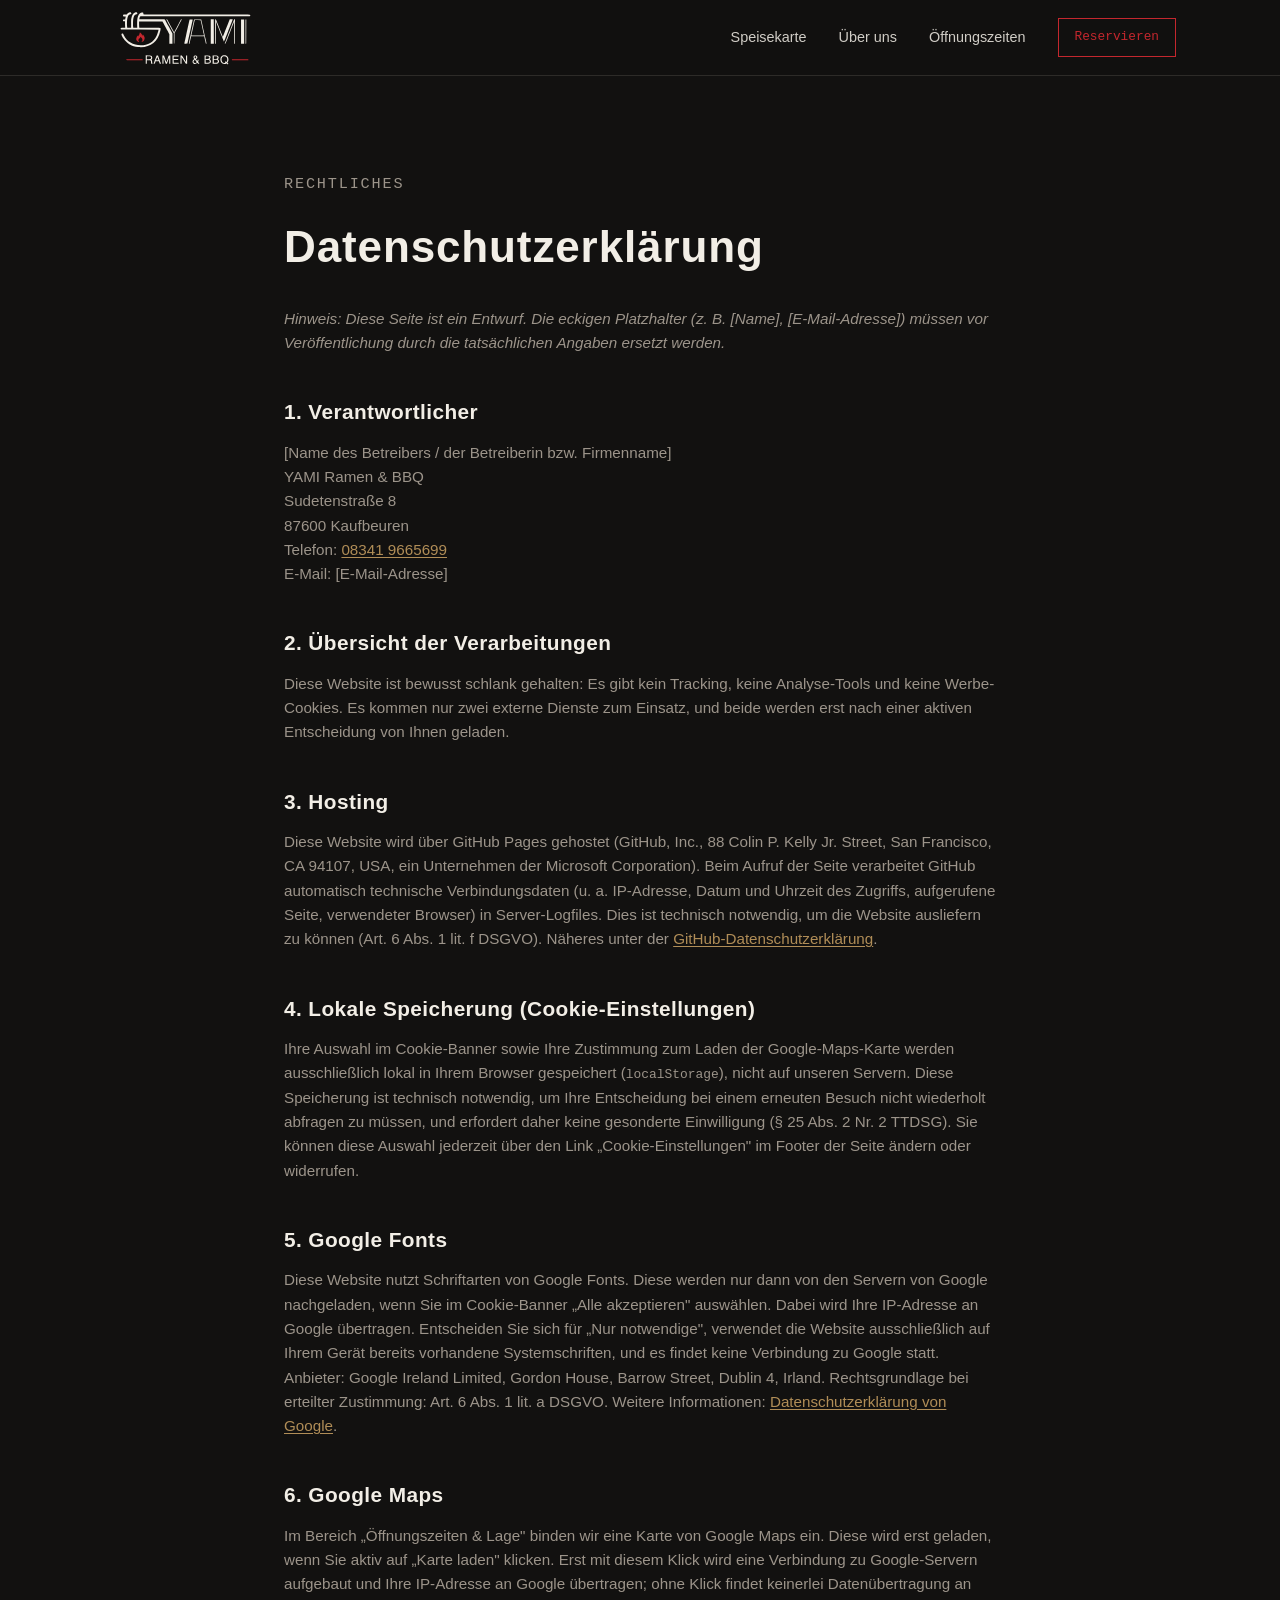
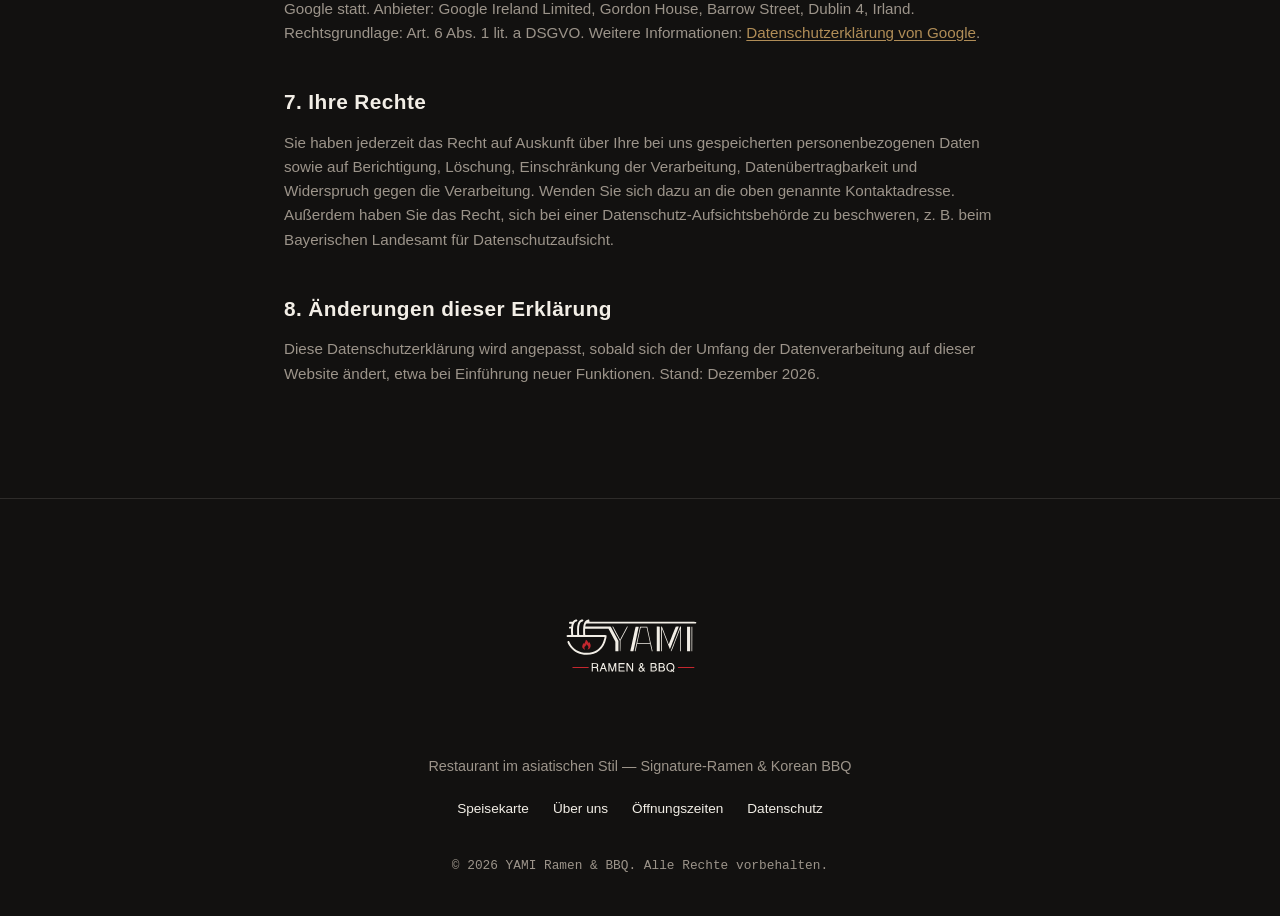
==== datenschutz.html @ 7621f7e4 "add cookie banner + updated menu" ====
<!DOCTYPE html>
<html lang="de">

<head>
  <meta charset="UTF-8">
  <meta name="viewport" content="width=device-width, initial-scale=1.0">
  <title>Datenschutzerklärung — YAMI Ramen &amp; BBQ</title>
  <meta name="description" content="Datenschutzerklärung von YAMI Ramen &amp; BBQ.">
  <meta name="robots" content="noindex">

  <link rel="stylesheet" href="style.css">
</head>

<body>

  <!-- ============ NAV ============ -->
  <header class="nav" id="nav">
    <div class="nav-inner">
      <a href="index.html#top" class="logo">
        <span class="logo-mark"><img src="assets/yami-logo.svg" alt="YAMI Logo"></span>
      </a>

      <nav class="nav-links" id="navLinks">
        <a href="index.html#menu">Speisekarte</a>
        <a href="index.html#about">Über uns</a>
        <a href="index.html#visit">Öffnungszeiten</a>
        <a class="nav-cta" href="tel:+4983419665699">Reservieren</a>
      </nav>

      <button class="nav-toggle" id="navToggle" aria-label="Menü öffnen" aria-expanded="false">
        <span></span><span></span><span></span>
      </button>
    </div>
  </header>

  <!-- ============ CONTENT ============ -->
  <section class="legal">
    <p class="kicker">Rechtliches</p>
    <h1>Datenschutzerklärung</h1>

    <p><em>Hinweis: Diese Seite ist ein Entwurf. Die eckigen Platzhalter (z.&nbsp;B. [Name], [E-Mail-Adresse]) müssen
        vor Veröffentlichung durch die tatsächlichen Angaben ersetzt werden.</em></p>

    <h2>1. Verantwortlicher</h2>
    <p>
      [Name des Betreibers / der Betreiberin bzw. Firmenname]<br>
      YAMI Ramen &amp; BBQ<br>
      Sudetenstraße 8<br>
      87600 Kaufbeuren<br>
      Telefon: <a href="tel:+4983419665699">08341 9665699</a><br>
      E-Mail: [E-Mail-Adresse]
    </p>

    <h2>2. Übersicht der Verarbeitungen</h2>
    <p>Diese Website ist bewusst schlank gehalten: Es gibt kein Tracking, keine Analyse-Tools und keine
      Werbe-Cookies. Es kommen nur zwei externe Dienste zum Einsatz, und beide werden erst nach einer aktiven
      Entscheidung von Ihnen geladen.</p>

    <h2>3. Hosting</h2>
    <p>Diese Website wird über GitHub Pages gehostet (GitHub, Inc., 88 Colin P. Kelly Jr. Street, San Francisco, CA
      94107, USA, ein Unternehmen der Microsoft Corporation). Beim Aufruf der Seite verarbeitet GitHub automatisch
      technische Verbindungsdaten (u.&nbsp;a. IP-Adresse, Datum und Uhrzeit des Zugriffs, aufgerufene Seite,
      verwendeter Browser) in Server-Logfiles. Dies ist technisch notwendig, um die Website ausliefern zu können
      (Art.&nbsp;6 Abs.&nbsp;1 lit.&nbsp;f DSGVO). Näheres unter der <a href="https://docs.github.com/pages"
        target="_blank" rel="noopener">GitHub-Datenschutzerklärung</a>.</p>

    <h2>4. Lokale Speicherung (Cookie-Einstellungen)</h2>
    <p>Ihre Auswahl im Cookie-Banner sowie Ihre Zustimmung zum Laden der Google-Maps-Karte werden ausschließlich
      lokal in Ihrem Browser gespeichert (<code>localStorage</code>), nicht auf unseren Servern. Diese Speicherung
      ist technisch notwendig, um Ihre Entscheidung bei einem erneuten Besuch nicht wiederholt abfragen zu müssen,
      und erfordert daher keine gesonderte Einwilligung (§ 25 Abs.&nbsp;2 Nr.&nbsp;2 TTDSG). Sie können diese Auswahl
      jederzeit über den Link „Cookie-Einstellungen" im Footer der Seite ändern oder widerrufen.</p>

    <h2>5. Google Fonts</h2>
    <p>Diese Website nutzt Schriftarten von Google Fonts. Diese werden nur dann von den Servern von Google
      nachgeladen, wenn Sie im Cookie-Banner „Alle akzeptieren" auswählen. Dabei wird Ihre IP-Adresse an Google
      übertragen. Entscheiden Sie sich für „Nur notwendige", verwendet die Website ausschließlich auf Ihrem Gerät
      bereits vorhandene Systemschriften, und es findet keine Verbindung zu Google statt. Anbieter: Google Ireland
      Limited, Gordon House, Barrow Street, Dublin 4, Irland. Rechtsgrundlage bei erteilter Zustimmung:
      Art.&nbsp;6 Abs.&nbsp;1 lit.&nbsp;a DSGVO. Weitere Informationen: <a
        href="https://policies.google.com/privacy" target="_blank" rel="noopener">Datenschutzerklärung von
        Google</a>.</p>

    <h2>6. Google Maps</h2>
    <p>Im Bereich „Öffnungszeiten &amp; Lage" binden wir eine Karte von Google Maps ein. Diese wird erst geladen,
      wenn Sie aktiv auf „Karte laden" klicken. Erst mit diesem Klick wird eine Verbindung zu Google-Servern
      aufgebaut und Ihre IP-Adresse an Google übertragen; ohne Klick findet keinerlei Datenübertragung an Google
      statt. Anbieter: Google Ireland Limited, Gordon House, Barrow Street, Dublin 4, Irland. Rechtsgrundlage:
      Art.&nbsp;6 Abs.&nbsp;1 lit.&nbsp;a DSGVO. Weitere Informationen: <a href="https://policies.google.com/privacy"
        target="_blank" rel="noopener">Datenschutzerklärung von Google</a>.</p>

    <h2>7. Ihre Rechte</h2>
    <p>Sie haben jederzeit das Recht auf Auskunft über Ihre bei uns gespeicherten personenbezogenen Daten sowie auf
      Berichtigung, Löschung, Einschränkung der Verarbeitung, Datenübertragbarkeit und Widerspruch gegen die
      Verarbeitung. Wenden Sie sich dazu an die oben genannte Kontaktadresse. Außerdem haben Sie das Recht, sich bei
      einer Datenschutz-Aufsichtsbehörde zu beschweren, z.&nbsp;B. beim Bayerischen Landesamt für
      Datenschutzaufsicht.</p>

    <h2>8. Änderungen dieser Erklärung</h2>
    <p>Diese Datenschutzerklärung wird angepasst, sobald sich der Umfang der Datenverarbeitung auf dieser Website
      ändert, etwa bei Einführung neuer Funktionen. Stand: <span id="legalDate"></span>.</p>
  </section>

  <!-- ============ FOOTER ============ -->
  <footer class="site-footer">
    <div class="footer-inner">
      <div class="logo">
        <span class="logo-mark"><img src="assets/yami-logo.svg" alt="YAMI Logo"></span>
      </div>
      <p class="footer-tag">Restaurant im asiatischen Stil — Signature-Ramen &amp; Korean BBQ</p>
      <nav class="footer-links">
        <a href="index.html#menu">Speisekarte</a>
        <a href="index.html#about">Über uns</a>
        <a href="index.html#visit">Öffnungszeiten</a>
        <a href="datenschutz.html">Datenschutz</a>
      </nav>
      <p class="footer-copy">© <span id="year"></span> YAMI Ramen &amp; BBQ. Alle Rechte vorbehalten.</p>
    </div>
  </footer>

  <script>
    document.getElementById('year').textContent = new Date().getFullYear();
    document.getElementById('legalDate').textContent = new Date().toLocaleDateString('de-DE', { year: 'numeric', month: 'long' });

    const navToggle = document.getElementById('navToggle');
    const navLinks = document.getElementById('navLinks');
    navToggle.addEventListener('click', () => {
      const isOpen = navLinks.classList.toggle('open');
      navToggle.setAttribute('aria-expanded', isOpen);
    });
  </script>
</body>

</html>
---- style.css ----
/* =========================================================
   YAMI RAMEN & BBQ — Stylesheet
   Design tokens live at the top as CSS custom properties.
   Everything else references them — change a value here and
   it updates the whole site.
   ========================================================= */

:root {
  /* Color */
  --black:      #121110;   /* page background — warm charcoal, like slate */
  --panel:      #1c1a18;   /* card / panel background */
  --panel-2:    #242120;   /* slightly lighter panel, for hover states */
  --red:        #c4272e;   /* signature accent, from the logo */
  --red-dim:    #7d1a1f;
  --gold:       #b08d57;   /* bronze accent, from menu category bars */
  --cream:      #f2eee6;   /* primary text on dark */
  --muted:      #9c948a;   /* secondary text */
  --line:       rgba(242, 238, 230, 0.12);

  /* Type */
  --font-display: 'Anton', sans-serif;
  --font-body: 'Work Sans', sans-serif;
  --font-mono: 'Space Mono', monospace;

  /* Layout */
  --max-width: 1120px;
  --nav-height: 76px;
}

/* ---------- Reset & base ---------- */
* { box-sizing: border-box; margin: 0; padding: 0; }

html { scroll-behavior: smooth; }

@media (prefers-reduced-motion: reduce) {
  html { scroll-behavior: auto; }
  * { animation-duration: 0.01ms !important; transition-duration: 0.01ms !important; }
}

body {
  background: var(--black);
  color: var(--cream);
  font-family: var(--font-body);
  line-height: 1.6;
  -webkit-font-smoothing: antialiased;
}

a { color: inherit; text-decoration: none; }
ul { list-style: none; }
img { max-width: 100%; display: block; }

:focus-visible {
  outline: 2px solid var(--gold);
  outline-offset: 3px;
}

h1, h2, h3 { font-family: var(--font-display); letter-spacing: 0.02em; }

.kicker {
  font-family: var(--font-mono);
  font-size: 0.8rem;
  letter-spacing: 0.12em;
  text-transform: uppercase;
  color: var(--gold);
  margin-bottom: 0.75rem;
}

/* ---------- Layout helpers ---------- */
section {
  max-width: var(--max-width);
  margin: 0 auto;
  padding: 6rem 1.5rem;
}

.menu-head { max-width: 640px; margin-bottom: 3rem; }
.menu-head h2 { font-size: clamp(2rem, 4vw, 2.75rem); margin-bottom: 1rem; }
.menu-note { color: var(--muted); font-size: 0.95rem; }
.menu-download { margin-top: 1.5rem; }

/* ---------- Legal pages (Datenschutz etc.) ---------- */
.legal { max-width: 760px; }
.legal h1 { font-size: clamp(2rem, 4vw, 2.75rem); margin-bottom: 1.5rem; }
.legal h2 { font-size: 1.3rem; margin: 2.5rem 0 0.75rem; }
.legal p { color: var(--muted); font-size: 0.95rem; margin-bottom: 1rem; }
.legal a { color: var(--gold); text-decoration: underline; text-underline-offset: 2px; }
.legal a:hover { color: var(--cream); }
.legal code { font-family: var(--font-mono); font-size: 0.85em; }

/* ---------- Buttons ---------- */
.btn {
  display: inline-block;
  padding: 0.9rem 1.9rem;
  font-family: var(--font-mono);
  font-size: 0.85rem;
  letter-spacing: 0.06em;
  text-transform: uppercase;
  border: 1px solid transparent;
  transition: transform 0.15s ease, background 0.2s ease, border-color 0.2s ease;
  cursor: pointer;
}
.btn:hover { transform: translateY(-2px); }

.btn-primary { background: var(--red); color: var(--cream); }
.btn-primary:hover { background: #d94048; }

.btn-ghost { border-color: var(--line); color: var(--cream); }
.btn-ghost:hover { border-color: var(--gold); color: var(--gold); }

/* =========================================================
   NAV
   ========================================================= */
.nav {
  position: sticky;
  top: 0;
  z-index: 100;
  height: var(--nav-height);
  display: flex;
  align-items: center;
  background: rgba(18, 17, 16, 0.85);
  backdrop-filter: blur(10px);
  border-bottom: 1px solid var(--line);
}

.nav-inner {
  width: 100%;
  max-width: var(--max-width);
  margin: 0 auto;
  padding: 0 1.5rem;
  display: flex;
  align-items: center;
  justify-content: space-between;
}

.logo { display: flex; align-items: center; gap: 0.65rem; }

.logo-mark {
  display: grid;
  place-items: center;
  width: 180px;
  height: 180px;
  font-size: 1.1rem;
}

.logo-text {
  font-family: var(--font-display);
  font-size: 1.3rem;
  letter-spacing: 0.06em;
  line-height: 1;
  display: flex;
  flex-direction: column;
}
.logo-text small {
  font-family: var(--font-mono);
  font-size: 0.55rem;
  letter-spacing: 0.18em;
  color: var(--muted);
  margin-top: 0.25rem;
}

.nav-links {
  display: flex;
  align-items: center;
  gap: 2rem;
  font-size: 0.9rem;
}
.nav-links a { color: var(--cream); opacity: 0.85; transition: opacity 0.15s; }
.nav-links a:hover { opacity: 1; }

.nav-cta {
  font-family: var(--font-mono);
  font-size: 0.8rem;
  padding: 0.5rem 1rem;
  border: 1px solid var(--red);
  color: var(--red) !important;
  opacity: 1 !important;
}
.nav-cta:hover { background: var(--red); color: var(--cream) !important; }

.nav-toggle {
  display: none;
  flex-direction: column;
  gap: 5px;
  background: none;
  border: none;
  cursor: pointer;
  padding: 0.5rem;
}
.nav-toggle span { width: 24px; height: 2px; background: var(--cream); transition: transform 0.2s, opacity 0.2s; }

/* =========================================================
   HERO
   ========================================================= */
.hero {
  position: relative;
  min-height: calc(100vh - var(--nav-height));
  display: flex;
  align-items: center;
  justify-content: center;
  text-align: center;
  overflow: hidden;
  padding: 2rem 1.5rem;
}

/* Signature ambient element: soft moving "steam" gradients behind the hero text.
   Kept subtle and slow so it reads as atmosphere, not decoration. */
.hero-steam {
  position: absolute;
  inset: 0;
  overflow: hidden;
  z-index: 0;
}
 
.hero-steam video {
  position: absolute;
  inset: 0;
  width: 100%;
  height: 100%;
  object-fit: cover;
}
 
/* Blurred color glow — sits above the video, stays out of the video's
   own rendering so it doesn't smear the footage itself. */
.hero-glow {
  position: absolute;
  inset: -10%;
  background:
    radial-gradient(circle at 30% 20%, rgba(196, 39, 46, 0.22), transparent 45%),
    radial-gradient(circle at 75% 70%, rgba(176, 141, 87, 0.2), transparent 50%);
  filter: blur(40px);
  animation: drift 14s ease-in-out infinite alternate;
  mix-blend-mode: screen;
}
@keyframes drift {
  from { transform: translate3d(0, 0, 0) scale(1); }
  to   { transform: translate3d(2%, -3%, 0) scale(1.08); }
}
 
/* Dark tint so hero text stays readable over moving footage. */
.hero-overlay {
  position: absolute;
  inset: 0;
  background: rgba(18, 17, 16, 0.55);
}


.hero-inner { position: relative; z-index: 1; max-width: 720px; }
.hero-image {
  padding: 2rem 0;
  width: 80%;
  position: relative;
  align-self: center;
}

.eyebrow {
  font-family: var(--font-mono);
  color: var(--muted);
  letter-spacing: 0.08em;
  margin-bottom: 1.5rem;
  font-size: 1.0rem;
}

.hero-title {
  width: 100%;
  height: auto;
}

.hero-sub {
  color: var(--muted);
  font-size: clamp(1rem, 2vw, 1.2rem);
  margin: 1.5rem auto 2.5rem;
  max-width: 480px;
}

.hero-actions { display: flex; gap: 1rem; justify-content: center; flex-wrap: wrap; }

.hero-scroll {
  position: absolute;
  bottom: 2rem;
  left: 50%;
  transform: translateX(-50%);
  font-family: var(--font-mono);
  font-size: 0.7rem;
  letter-spacing: 0.1em;
  color: var(--muted);
  text-transform: uppercase;
  display: flex;
  flex-direction: column;
  align-items: center;
  gap: 0.5rem;
  z-index: 1;
}
.hero-scroll span {
  width: 1px;
  height: 28px;
  background: var(--gold);
  animation: scrollpulse 1.8s ease-in-out infinite;
}
@keyframes scrollpulse {
  0%, 100% { opacity: 0.3; }
  50% { opacity: 1; }
}

/* =========================================================
   ABOUT
   ========================================================= */
.about-inner {
  display: grid;
  grid-template-columns: 1.4fr 1fr;
  gap: 3rem;
  align-items: start;
  border-top: 1px solid var(--line);
  border-bottom: 1px solid var(--line);
  padding: 4rem 0;
}

.about-text h2 { font-size: clamp(1.75rem, 3vw, 2.25rem); margin-bottom: 1.25rem; }
.about-text p { color: var(--muted); max-width: 46ch; }

/* Two real photos stacked vertically, filling the right column
   the same way the facts list used to. */
.about-photos {
  display: flex;
  flex-direction: column;
  gap: 1.25rem;
}

.about-photo {
  position: relative;
  width: 120%;

  aspect-ratio: 16 / 9;
  border: 1px solid var(--line);
  display: flex;
  align-items: flex-end;
}


/* =========================================================
   MENU
   ========================================================= */
.menu-tabs {
  display: flex;
  flex-wrap: wrap;
  gap: 0.5rem;
  margin-bottom: 3rem;
  border-bottom: 1px solid var(--line);
  padding-bottom: 1.5rem;
}

.tab-btn {
  font-family: var(--font-mono);
  font-size: 0.8rem;
  letter-spacing: 0.04em;
  text-transform: uppercase;
  background: none;
  border: 1px solid var(--line);
  color: var(--muted);
  padding: 0.6rem 1.1rem;
  cursor: pointer;
  transition: all 0.15s ease;
}
.tab-btn:hover { color: var(--cream); border-color: var(--muted); }
.tab-btn.active { background: var(--gold); border-color: var(--gold); color: var(--black); font-weight: 700; }

.panel { display: none; }
.panel.active { display: block; animation: fadein 0.35s ease; }
@keyframes fadein { from { opacity: 0; transform: translateY(6px); } to { opacity: 1; transform: none; } }

/* The gold category bar — this is the signature element lifted directly
   from the printed menu's "MISO RAMEN 味噌ラーメン" style tags. */
.category-bar {
  background: var(--gold);
  color: var(--black);
  font-family: var(--font-mono);
  font-weight: 700;
  font-size: 0.85rem;
  letter-spacing: 0.06em;
  text-transform: uppercase;
  padding: 0.6rem 1rem;
  display: flex;
  justify-content: space-between;
  align-items: baseline;
  margin: 2.5rem 0 1.5rem;
}
.category-bar:first-child { margin-top: 0; }
.category-bar span { font-weight: 400; opacity: 0.75; text-transform: none; letter-spacing: 0; font-size: 0.8rem; }

.category-desc { color: var(--muted); font-size: 0.9rem; margin: -1rem 0 1.5rem; max-width: 640px; }

.subhead {
  font-family: var(--font-mono);
  text-transform: uppercase;
  letter-spacing: 0.04em;
  font-size: 0.75rem;
  color: var(--gold);
  margin: 1.5rem 0 0.5rem;
}

.item-grid {
  display: grid;
  grid-template-columns: repeat(auto-fill, minmax(280px, 1fr));
  gap: 1px;
  background: var(--line);
  border: 1px solid var(--line);
}

.item {
  background: var(--panel);
  padding: 1.5rem;
  transition: background 0.15s ease;
}
.item:hover { background: var(--panel-2); }

.item-top {
  display: flex;
  align-items: baseline;
  gap: 0.6rem;
  margin-bottom: 0.5rem;
  flex-wrap: wrap;
}
.item-top .code {
  font-family: var(--font-mono);
  color: var(--red);
  font-size: 0.8rem;
}
.item-top h3 {
  font-family: var(--font-body);
  font-weight: 600;
  font-size: 1.02rem;
  flex: 1;
  min-width: 140px;
}
.item-top .price {
  font-family: var(--font-mono);
  color: var(--gold);
  font-size: 0.9rem;
  white-space: nowrap;
}
.item p { color: var(--muted); font-size: 0.9rem; }
.item p.allergens { font-family: var(--font-mono); font-size: 0.72rem; opacity: 0.65; margin-top: 0.5rem; }

.extras-list {
  border: 1px solid var(--line);
}
.extras-list li {
  display: flex;
  justify-content: space-between;
  padding: 0.85rem 1.25rem;
  border-bottom: 1px solid var(--line);
  font-size: 0.95rem;
}
.extras-list li:last-child { border-bottom: none; }
.extras-list li span:last-child { font-family: var(--font-mono); color: var(--gold); }

/* =========================================================
   GALLERY (placeholders)
   ========================================================= */
.gallery-grid {
  display: grid;
  grid-template-columns: repeat(3, 1fr);
  gap: 1px;
  background: var(--line);
  border: 1px solid var(--line);
}

.gallery-tile {
  aspect-ratio: 4 / 3;
  background:
    linear-gradient(135deg, var(--panel) 0%, var(--panel-2) 100%);
  position: relative;
  display: flex;
  align-items: flex-end;
  padding: 1rem;
}
.gallery-tile::before {
  content: '';
  position: absolute;
  inset: 0;
  background-image: repeating-linear-gradient(45deg, transparent, transparent 10px, rgba(242,238,230,0.03) 10px, rgba(242,238,230,0.03) 20px);
}
.gallery-tile::after {
  content: attr(data-label);
  position: relative;
  font-family: var(--font-mono);
  font-size: 0.75rem;
  letter-spacing: 0.08em;
  text-transform: uppercase;
  color: var(--muted);
}

/* =========================================================
   VISIT / HOURS / LOCATION
   ========================================================= */
.visit-inner {
  display: grid;
  grid-template-columns: 1fr 1fr;
  gap: 3rem;
  align-items: start;
}

.visit h2 { font-size: clamp(2rem, 4vw, 2.5rem); margin-bottom: 2rem; }

.hours { width: 100%; border-collapse: collapse; margin-bottom: 1rem; }
.hours td { padding: 0.75rem 0; border-bottom: 1px solid var(--line); font-size: 0.95rem; }
.hours td:last-child { text-align: right; font-family: var(--font-mono); color: var(--gold); }

.contact-block { margin-top: 2rem; display: flex; flex-direction: column; gap: 1.25rem; }
.contact-block strong { font-family: var(--font-mono); font-size: 0.75rem; color: var(--gold); text-transform: uppercase; letter-spacing: 0.08em; }
.contact-block a:hover { color: var(--gold); }

.placeholder-flag {
  margin-top: 1.5rem;
  font-size: 0.8rem;
  color: var(--red);
  border-left: 2px solid var(--red);
  padding-left: 0.75rem;
}

/* Map: starts as a consent prompt (.map-consent), and is swapped for
   .map-frame + <iframe> by script.js once the visitor clicks "Karte laden".
   Keeping this a click-to-load gate is what avoids needing a cookie
   banner just for an embedded map. */
.map-placeholder {
  background: var(--panel);
  border: 1px solid var(--line);
  aspect-ratio: 4 / 5;
  display: grid;
  place-items: center;
  overflow: hidden;
  background-image:
    linear-gradient(var(--line) 1px, transparent 1px),
    linear-gradient(90deg, var(--line) 1px, transparent 1px);
  background-size: 24px 24px;
}

.map-consent {
  display: flex;
  flex-direction: column;
  align-items: center;
  gap: 1.25rem;
  padding: 2rem;
  text-align: center;
}
.map-consent p {
  color: var(--muted);
  font-size: 0.85rem;
  max-width: 30ch;
}

.map-frame {
  width: 100%;
  height: 100%;
}
.map-frame iframe {
  width: 100%;
  height: 100%;
  border: 0;
  display: block;
  /* Fakes a dark map to match the site instead of a bright white Google Maps panel */
  filter: grayscale(0.35) invert(0.9) contrast(0.85) brightness(0.9) hue-rotate(180deg);
}

/* =========================================================
   COOKIE BANNER
   ========================================================= */
.cookie-banner {
  position: fixed;
  left: 0;
  right: 0;
  bottom: 0;
  z-index: 200;
  background: var(--panel);
  border-top: 1px solid var(--line);
  padding: 1.25rem 1.5rem;
  box-shadow: 0 -8px 24px rgba(0, 0, 0, 0.35);
}
.cookie-banner[hidden] { display: none; }

.cookie-banner-inner {
  max-width: var(--max-width);
  margin: 0 auto;
  display: flex;
  align-items: center;
  gap: 2rem;
  flex-wrap: wrap;
}
.cookie-banner-inner p {
  flex: 1 1 420px;
  color: var(--muted);
  font-size: 0.85rem;
}
.cookie-banner-inner p a { color: var(--gold); }
.cookie-banner-inner p a:hover { color: var(--cream); }

.cookie-banner-actions {
  display: flex;
  gap: 0.75rem;
  flex-wrap: wrap;
  flex-shrink: 0;
}
.cookie-banner-actions .btn {
  padding: 0.65rem 1.25rem;
  font-size: 0.8rem;
}

/* =========================================================
   FOOTER
   ========================================================= */
.site-footer {
  border-top: 1px solid var(--line);
  padding: 3.5rem 1.5rem 2.5rem;
}
.footer-inner {
  max-width: var(--max-width);
  margin: 0 auto;
  display: flex;
  flex-direction: column;
  align-items: center;
  gap: 1.25rem;
  text-align: center;
}
.footer-tag { color: var(--muted); font-size: 0.9rem; }
.footer-links { display: flex; gap: 1.5rem; font-size: 0.85rem; }
.footer-links a:hover { color: var(--gold); }
.footer-copy { color: var(--muted); font-size: 0.8rem; font-family: var(--font-mono); margin-top: 1rem; }

/* =========================================================
   RESPONSIVE
   ========================================================= */
@media (max-width: 860px) {
  .about-inner, .visit-inner { grid-template-columns: 1fr; }
  .gallery-grid { grid-template-columns: repeat(2, 1fr); }
}

@media (max-width: 720px) {
  .nav-links {
    position: fixed;
    top: var(--nav-height);
    left: 0;
    right: 0;
    background: var(--black);
    border-bottom: 1px solid var(--line);
    flex-direction: column;
    align-items: flex-start;
    padding: 1.5rem;
    gap: 1.25rem;
    transform: translateY(-130%);
    transition: transform 0.25s ease;
  }
  .nav-links.open { transform: translateY(0); }
  .nav-toggle { display: flex; }
  section { padding: 4rem 1.25rem; }
  .gallery-grid { grid-template-columns: 1fr 1fr; }
}

@media (max-width: 480px) {
  .gallery-grid { grid-template-columns: 1fr; }
}
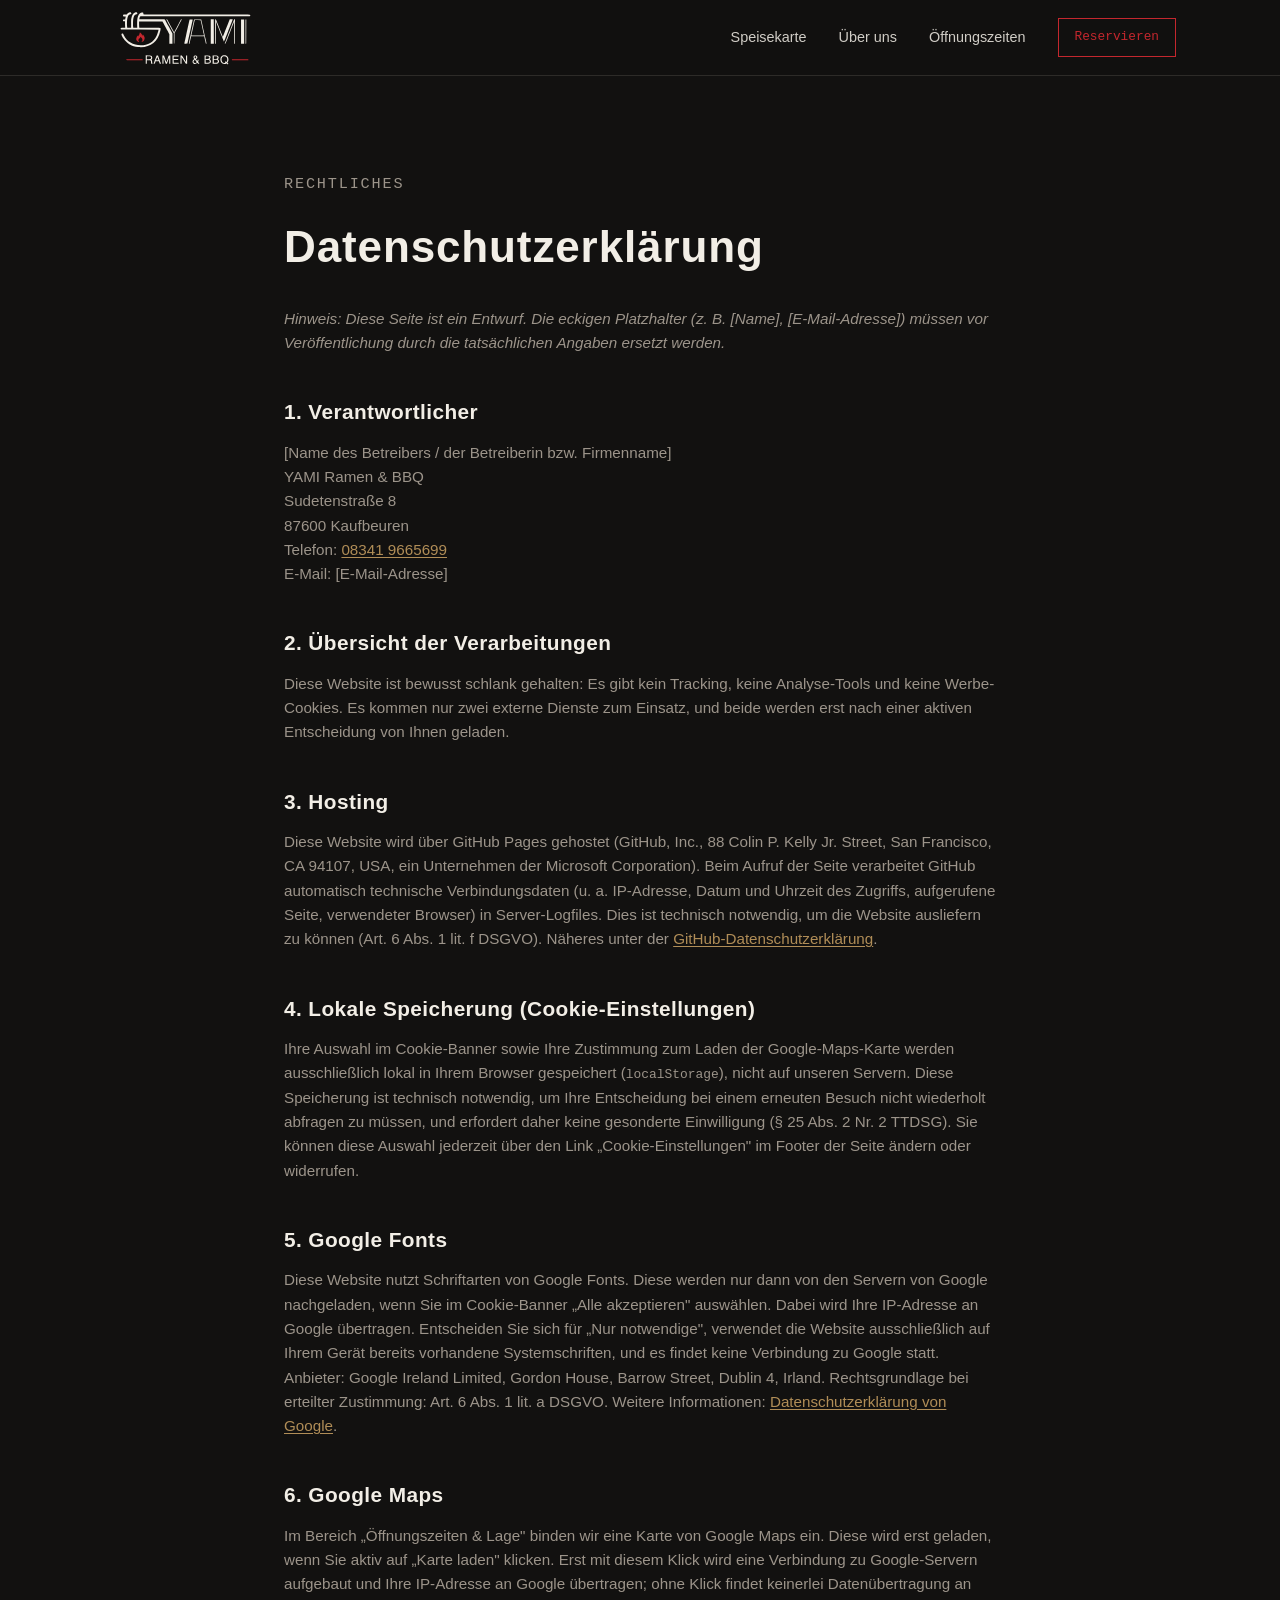
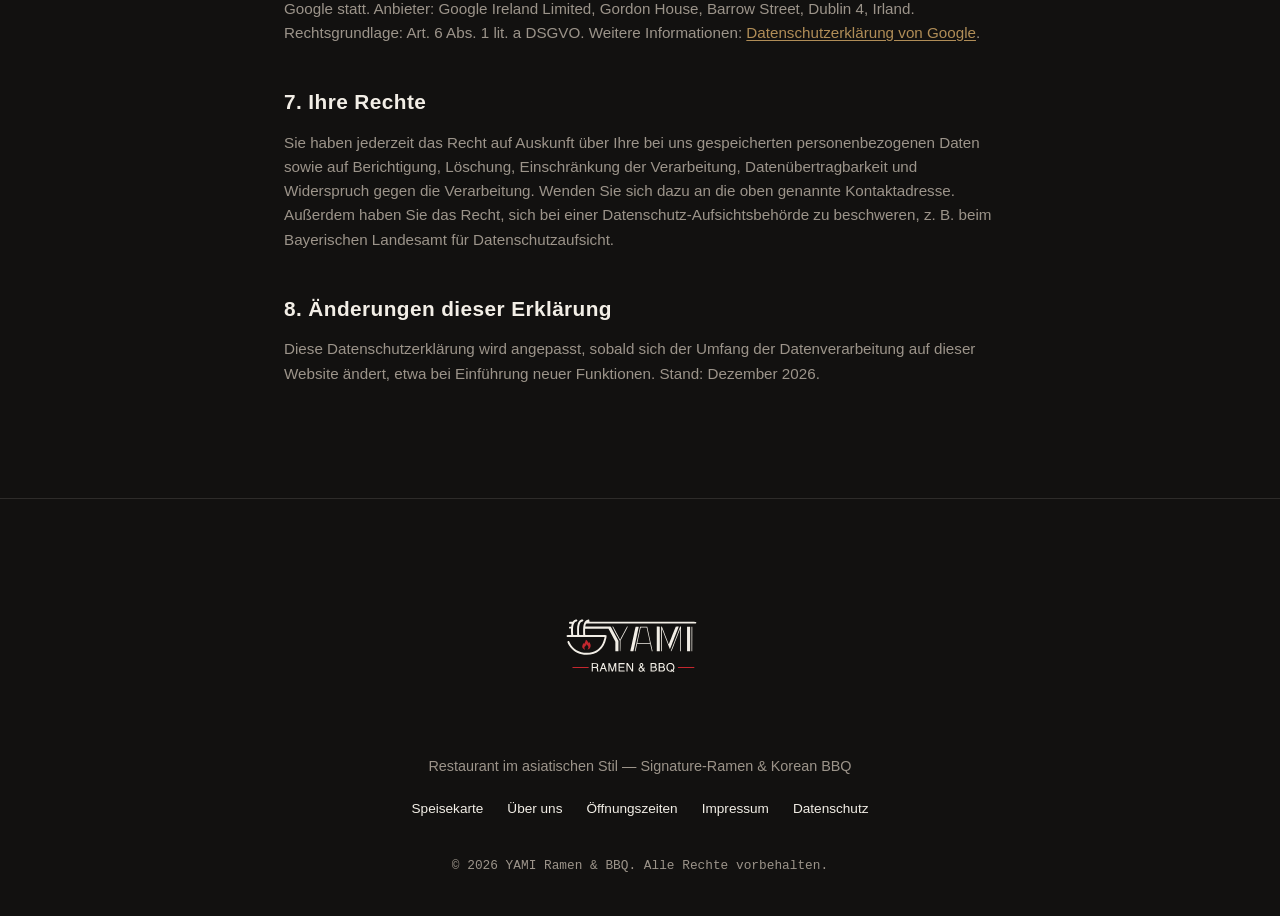
==== commit 44e138b2: "add impressum" ====
--- a/datenschutz.html
+++ b/datenschutz.html
@@ -112,6 +112,7 @@
         <a href="index.html#menu">Speisekarte</a>
         <a href="index.html#about">Über uns</a>
         <a href="index.html#visit">Öffnungszeiten</a>
+        <a href="impressum.html">Impressum</a>
         <a href="datenschutz.html">Datenschutz</a>
       </nav>
       <p class="footer-copy">© <span id="year"></span> YAMI Ramen &amp; BBQ. Alle Rechte vorbehalten.</p>
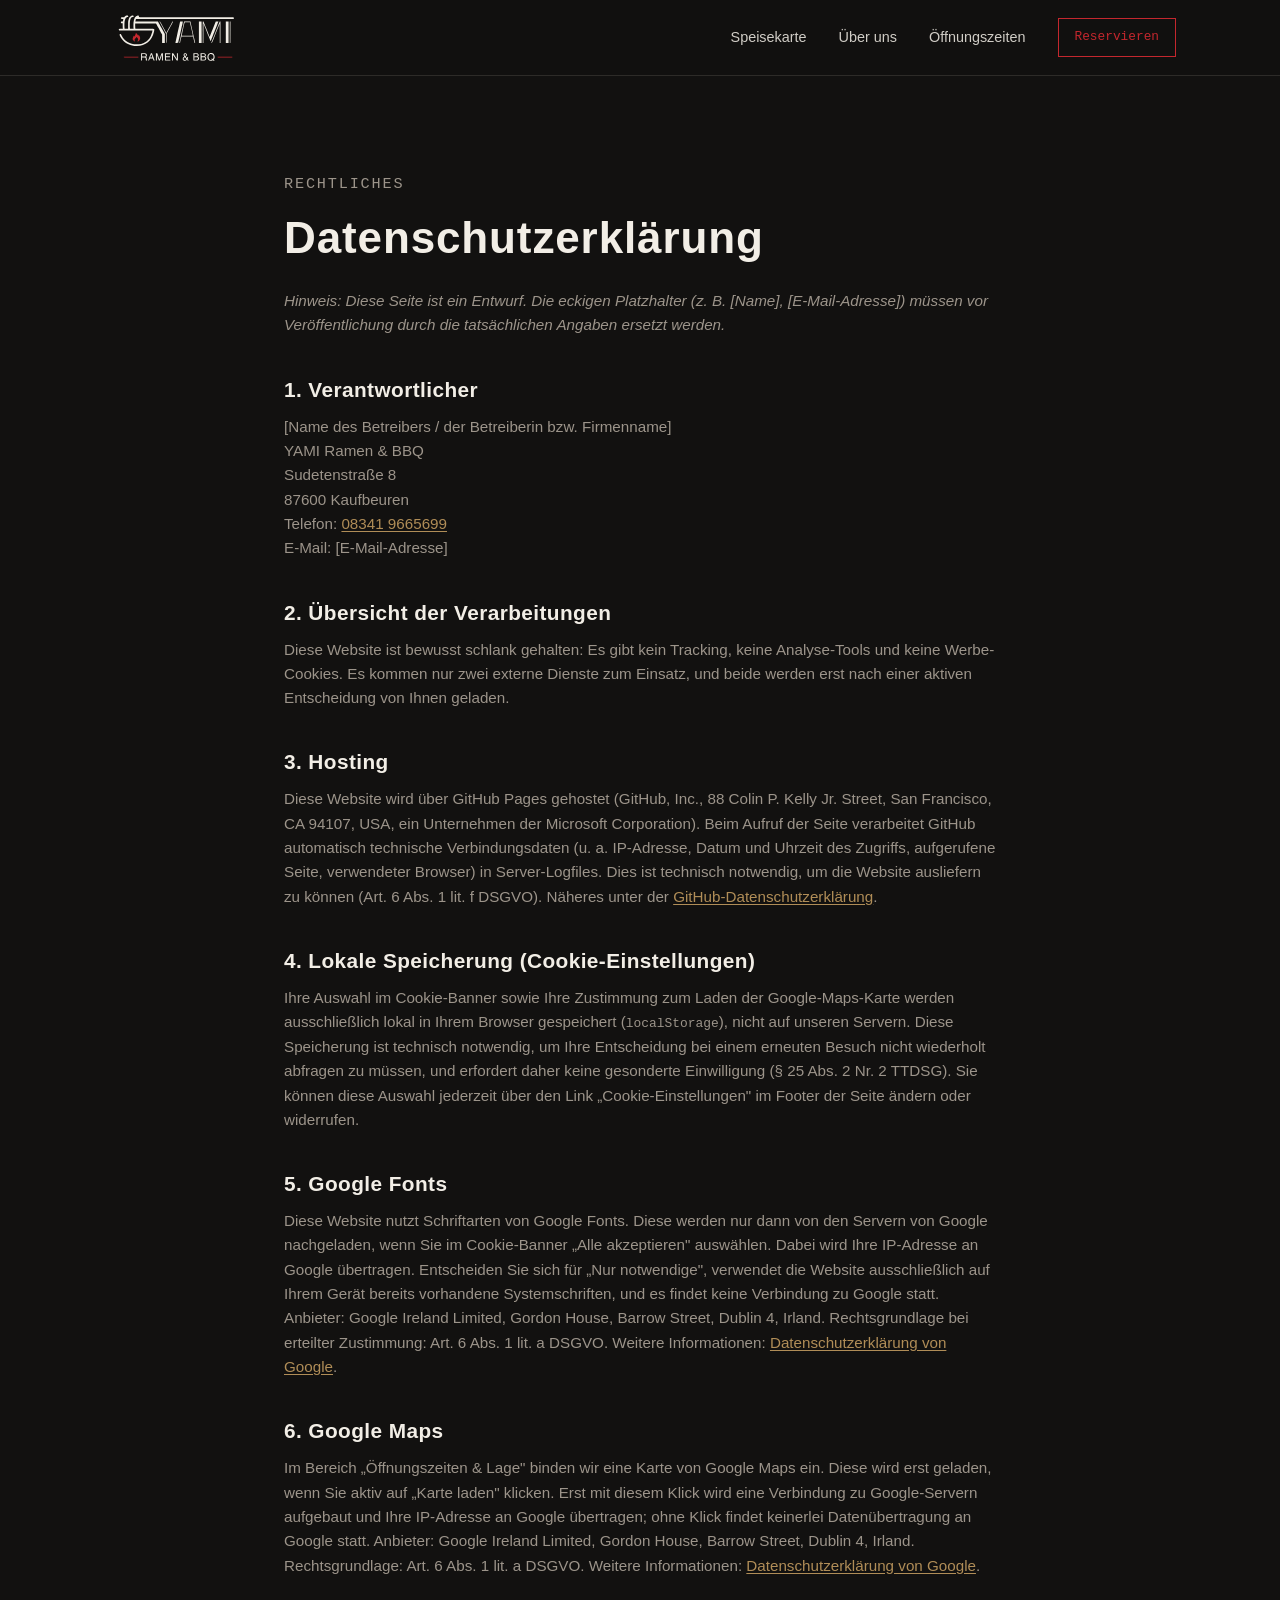
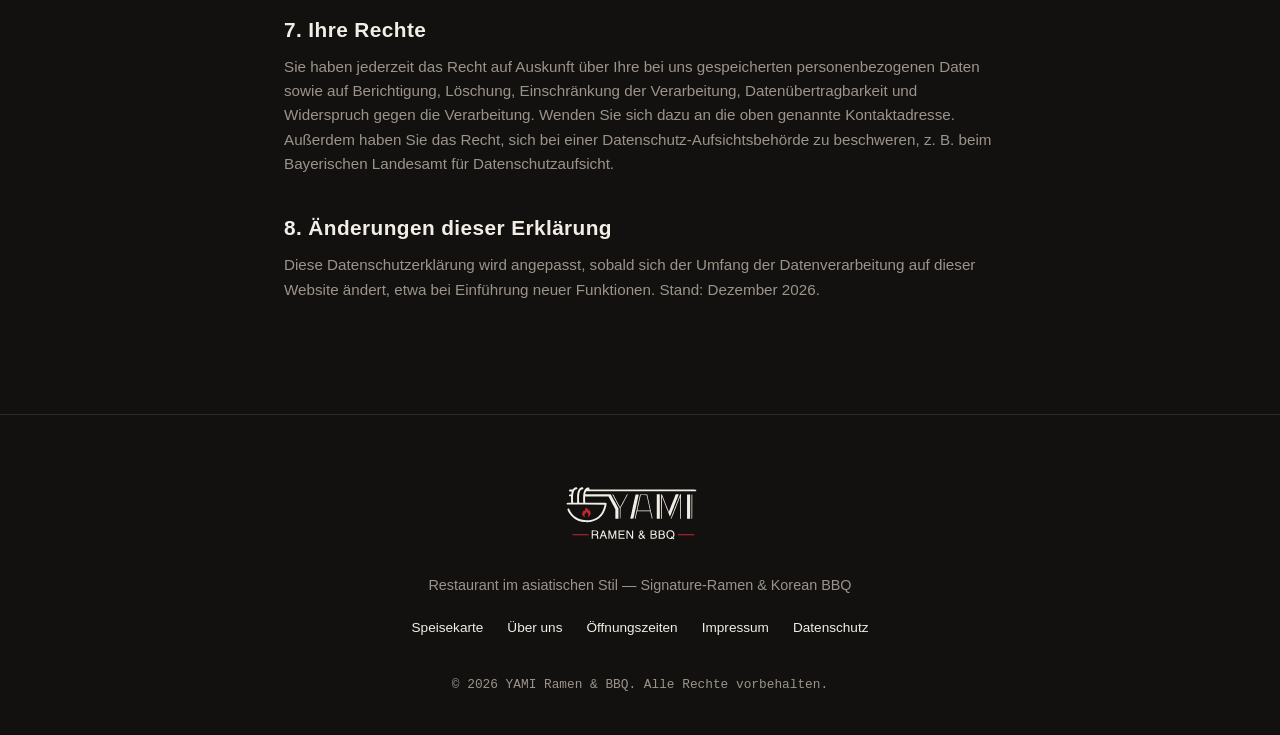
==== commit 1abc8215: "mobile optimization" ====
--- a/datenschutz.html
+++ b/datenschutz.html
@@ -4,6 +4,7 @@
 <head>
   <meta charset="UTF-8">
   <meta name="viewport" content="width=device-width, initial-scale=1.0">
+  <meta name="theme-color" content="#121110">
   <title>Datenschutzerklärung — YAMI Ramen &amp; BBQ</title>
   <meta name="description" content="Datenschutzerklärung von YAMI Ramen &amp; BBQ.">
   <meta name="robots" content="noindex">
@@ -129,6 +130,10 @@
       const isOpen = navLinks.classList.toggle('open');
       navToggle.setAttribute('aria-expanded', isOpen);
     });
+    navLinks.querySelectorAll('a').forEach((link) => link.addEventListener('click', () => {
+      navLinks.classList.remove('open');
+      navToggle.setAttribute('aria-expanded', 'false');
+    }));
   </script>
 </body>
 
--- a/style.css
+++ b/style.css
@@ -30,7 +30,13 @@
 /* ---------- Reset & base ---------- */
 * { box-sizing: border-box; margin: 0; padding: 0; }
 
-html { scroll-behavior: smooth; }
+html {
+  scroll-behavior: smooth;
+  -webkit-text-size-adjust: 100%;
+  text-size-adjust: 100%;
+  /* Anchored sections land below the sticky nav instead of under it */
+  scroll-padding-top: var(--nav-height);
+}
 
 @media (prefers-reduced-motion: reduce) {
   html { scroll-behavior: auto; }
@@ -43,6 +49,8 @@
   font-family: var(--font-body);
   line-height: 1.6;
   -webkit-font-smoothing: antialiased;
+  -webkit-tap-highlight-color: transparent;
+  overflow-wrap: break-word;
 }
 
 a { color: inherit; text-decoration: none; }
@@ -54,7 +62,7 @@
   outline-offset: 3px;
 }
 
-h1, h2, h3 { font-family: var(--font-display); letter-spacing: 0.02em; }
+h1, h2, h3 { font-family: var(--font-display); letter-spacing: 0.02em; line-height: 1.2; }
 
 .kicker {
   font-family: var(--font-mono);
@@ -98,7 +106,9 @@
   transition: transform 0.15s ease, background 0.2s ease, border-color 0.2s ease;
   cursor: pointer;
 }
-.btn:hover { transform: translateY(-2px); }
+@media (hover: hover) {
+  .btn:hover { transform: translateY(-2px); }
+}
 
 .btn-primary { background: var(--red); color: var(--cream); }
 .btn-primary:hover { background: #d94048; }
@@ -137,9 +147,11 @@
   display: grid;
   place-items: center;
   width: 180px;
-  height: 180px;
+  max-width: 100%;
   font-size: 1.1rem;
 }
+.logo-mark img { width: 100%; height: auto; }
+.nav .logo-mark { width: clamp(120px, 30vw, 160px); }
 
 .logo-text {
   font-family: var(--font-display);
@@ -186,6 +198,10 @@
   padding: 0.5rem;
 }
 .nav-toggle span { width: 24px; height: 2px; background: var(--cream); transition: transform 0.2s, opacity 0.2s; }
+/* Hamburger morphs into an "X" while the menu is open */
+.nav-toggle[aria-expanded="true"] span:nth-child(1) { transform: translateY(7px) rotate(45deg); }
+.nav-toggle[aria-expanded="true"] span:nth-child(2) { opacity: 0; }
+.nav-toggle[aria-expanded="true"] span:nth-child(3) { transform: translateY(-7px) rotate(-45deg); }
 
 /* =========================================================
    HERO
@@ -193,12 +209,15 @@
 .hero {
   position: relative;
   min-height: calc(100vh - var(--nav-height));
+  min-height: calc(100svh - var(--nav-height));
   display: flex;
   align-items: center;
   justify-content: center;
   text-align: center;
   overflow: hidden;
   padding: 2rem 1.5rem;
+  max-width: none;   /* override the global section max-width so the video spans the full viewport */
+  width: 100%;
 }
 
 /* Signature ambient element: soft moving "steam" gradients behind the hero text.
@@ -243,7 +262,8 @@
 }
 
 
-.hero-inner { position: relative; z-index: 1; max-width: 720px; }
+.hero-inner { position: relative; z-index: 1; width: 100%; max-width: 1000px; }
+.hero-title { max-width: 720px; margin: 0 auto; }
 .hero-image {
   padding: 2rem 0;
   width: 80%;
@@ -256,7 +276,7 @@
   color: var(--muted);
   letter-spacing: 0.08em;
   margin-bottom: 1.5rem;
-  font-size: 1.0rem;
+  font-size: clamp(1rem, 1.8vw, 1.35rem);
 }
 
 .hero-title {
@@ -266,9 +286,9 @@
 
 .hero-sub {
   color: var(--muted);
-  font-size: clamp(1rem, 2vw, 1.2rem);
-  margin: 1.5rem auto 2.5rem;
-  max-width: 480px;
+  font-size: clamp(1.15rem, 2.4vw, 1.6rem);
+  margin: 1.75rem auto 2.75rem;
+  max-width: 680px;
 }
 
 .hero-actions { display: flex; gap: 1rem; justify-content: center; flex-wrap: wrap; }
@@ -326,12 +346,19 @@
 
 .about-photo {
   position: relative;
-  width: 120%;
+  width: 100%;
+  overflow: hidden;
 
   aspect-ratio: 16 / 9;
   border: 1px solid var(--line);
   display: flex;
   align-items: flex-end;
+}
+.about-photo img { width: 100%; height: 100%; object-fit: cover; }
+
+/* Desktop only: let the photos bleed a little past the column, as before */
+@media (min-width: 861px) {
+  .about-photo { width: 120%; }
 }
 
 
@@ -378,8 +405,10 @@
   text-transform: uppercase;
   padding: 0.6rem 1rem;
   display: flex;
+  flex-wrap: wrap;
   justify-content: space-between;
   align-items: baseline;
+  gap: 0.25rem 1rem;
   margin: 2.5rem 0 1.5rem;
 }
 .category-bar:first-child { margin-top: 0; }
@@ -398,7 +427,7 @@
 
 .item-grid {
   display: grid;
-  grid-template-columns: repeat(auto-fill, minmax(280px, 1fr));
+  grid-template-columns: repeat(auto-fill, minmax(min(280px, 100%), 1fr));
   gap: 1px;
   background: var(--line);
   border: 1px solid var(--line);
@@ -445,12 +474,14 @@
 .extras-list li {
   display: flex;
   justify-content: space-between;
+  align-items: baseline;
+  gap: 1rem;
   padding: 0.85rem 1.25rem;
   border-bottom: 1px solid var(--line);
   font-size: 0.95rem;
 }
 .extras-list li:last-child { border-bottom: none; }
-.extras-list li span:last-child { font-family: var(--font-mono); color: var(--gold); }
+.extras-list li span:last-child { font-family: var(--font-mono); color: var(--gold); white-space: nowrap; text-align: right; }
 
 /* =========================================================
    GALLERY (placeholders)
@@ -571,7 +602,9 @@
   z-index: 200;
   background: var(--panel);
   border-top: 1px solid var(--line);
-  padding: 1.25rem 1.5rem;
+  padding: 1.25rem 1.5rem calc(1.25rem + env(safe-area-inset-bottom));
+  max-height: 80vh;
+  overflow-y: auto;
   box-shadow: 0 -8px 24px rgba(0, 0, 0, 0.35);
 }
 .cookie-banner[hidden] { display: none; }
@@ -585,7 +618,7 @@
   flex-wrap: wrap;
 }
 .cookie-banner-inner p {
-  flex: 1 1 420px;
+  flex: 1 1 min(420px, 100%);
   color: var(--muted);
   font-size: 0.85rem;
 }
@@ -620,7 +653,7 @@
   text-align: center;
 }
 .footer-tag { color: var(--muted); font-size: 0.9rem; }
-.footer-links { display: flex; gap: 1.5rem; font-size: 0.85rem; }
+.footer-links { display: flex; flex-wrap: wrap; justify-content: center; gap: 0.75rem 1.5rem; font-size: 0.85rem; }
 .footer-links a:hover { color: var(--gold); }
 .footer-copy { color: var(--muted); font-size: 0.8rem; font-family: var(--font-mono); margin-top: 1rem; }
 
@@ -630,9 +663,13 @@
 @media (max-width: 860px) {
   .about-inner, .visit-inner { grid-template-columns: 1fr; }
   .gallery-grid { grid-template-columns: repeat(2, 1fr); }
+  .map-placeholder { aspect-ratio: 4 / 3; }
 }
 
 @media (max-width: 720px) {
+  :root { --nav-height: 64px; }
+
+  /* ----- Mobile nav drawer ----- */
   .nav-links {
     position: fixed;
     top: var(--nav-height);
@@ -641,18 +678,102 @@
     background: var(--black);
     border-bottom: 1px solid var(--line);
     flex-direction: column;
-    align-items: flex-start;
-    padding: 1.5rem;
-    gap: 1.25rem;
-    transform: translateY(-130%);
-    transition: transform 0.25s ease;
+    align-items: stretch;
+    padding: 0.5rem 1.25rem 1.5rem;
+    gap: 0;
+    font-size: 1.05rem;
+    max-height: calc(100svh - var(--nav-height));
+    overflow-y: auto;
+    transform: translateY(-100%);
+    visibility: hidden;          /* keeps hidden links out of tab order */
+    transition: transform 0.25s ease, visibility 0s linear 0.25s;
+    box-shadow: 0 12px 24px rgba(0, 0, 0, 0.4);
+    z-index: -1;                 /* slides out from behind the bar */
   }
-  .nav-links.open { transform: translateY(0); }
-  .nav-toggle { display: flex; }
-  section { padding: 4rem 1.25rem; }
+  .nav-links a {
+    padding: 0.9rem 0;           /* comfortable 44px+ tap targets */
+    border-bottom: 1px solid var(--line);
+  }
+  .nav-links .nav-cta {
+    margin-top: 1rem;
+    text-align: center;
+    padding: 0.9rem 1rem;
+    border-bottom: 1px solid var(--red);
+  }
+  .nav-links.open {
+    transform: translateY(0);
+    visibility: visible;
+    transition: transform 0.25s ease, visibility 0s;
+  }
+  .nav-toggle { display: flex; padding: 0.75rem; margin-right: -0.75rem; }
+  .nav-inner { padding: 0 1.25rem; }
+
+  /* ----- Sections ----- */
+  section { padding: 3.5rem 1.25rem; }
   .gallery-grid { grid-template-columns: 1fr 1fr; }
+
+  /* ----- Hero ----- */
+  .hero { padding: 3rem 1.25rem 5rem; }
+  .eyebrow { letter-spacing: 0.04em; margin-bottom: 1rem; }
+  .hero-sub { margin: 1.25rem auto 2rem; }
+  .hero-actions { flex-direction: column; align-items: stretch; max-width: 360px; margin: 0 auto; }
+  .hero-actions .btn { text-align: center; }
+
+  /* ----- About ----- */
+  .about { padding-top: 2.5rem; padding-bottom: 0; }
+  .about-inner { padding: 2.5rem 0; gap: 2rem; }
+  .about-text p { max-width: none; }
+
+  /* ----- Menu ----- */
+  .menu-head { margin-bottom: 2rem; }
+  .menu-download { display: block; text-align: center; }
+
+  /* Category tabs become one swipeable row instead of wrapping into 4 lines */
+  .menu-tabs {
+    flex-wrap: nowrap;
+    overflow-x: auto;
+    scroll-snap-type: x proximity;
+    -webkit-overflow-scrolling: touch;
+    scrollbar-width: none;
+    margin: 0 -1.25rem 2rem;
+    padding: 0 1.25rem 1.25rem;
+    scroll-padding-inline: 1.25rem;
+    -webkit-mask-image: linear-gradient(90deg, transparent 0, #000 1.25rem, #000 calc(100% - 2.5rem), transparent);
+            mask-image: linear-gradient(90deg, transparent 0, #000 1.25rem, #000 calc(100% - 2.5rem), transparent);
+  }
+  .menu-tabs::-webkit-scrollbar { display: none; }
+  .tab-btn { flex: 0 0 auto; white-space: nowrap; scroll-snap-align: start; padding: 0.75rem 1rem; }
+
+  .category-bar { margin-top: 2rem; }
+  .category-desc { margin-top: -0.75rem; }
+  .item { padding: 1.25rem; }
+  .extras-list li { padding: 0.8rem 1rem; }
+
+  /* ----- Visit ----- */
+  .visit h2 { margin-bottom: 1.5rem; }
+  .contact-block a { display: inline-block; padding: 0.25rem 0; }
+
+  /* ----- Cookie banner: compact, buttons side by side & full width ----- */
+  .cookie-banner { padding: 1rem 1.25rem calc(1rem + env(safe-area-inset-bottom)); }
+  .cookie-banner-inner { gap: 1rem; }
+  .cookie-banner-inner p { font-size: 0.8rem; line-height: 1.5; }
+  .cookie-banner-actions { width: 100%; flex-wrap: nowrap; }
+  .cookie-banner-actions .btn { flex: 1 1 0; text-align: center; padding: 0.8rem 0.5rem; font-size: 0.72rem; }
+
+  /* ----- Footer ----- */
+  .site-footer { padding: 2.5rem 1.25rem calc(2rem + env(safe-area-inset-bottom)); }
+  .footer-links a { padding: 0.35rem 0; }
 }
 
 @media (max-width: 480px) {
   .gallery-grid { grid-template-columns: 1fr; }
-}+  .hours td { font-size: 0.9rem; }
+  .hours td:last-child { white-space: nowrap; }
+}
+
+/* Short landscape phones: don't force a full-height hero */
+@media (max-height: 500px) and (orientation: landscape) {
+  .hero { min-height: auto; padding: 3rem 1.5rem 4rem; }
+  .hero-title { max-width: 360px; }
+  .hero-scroll { display: none; }
+}
